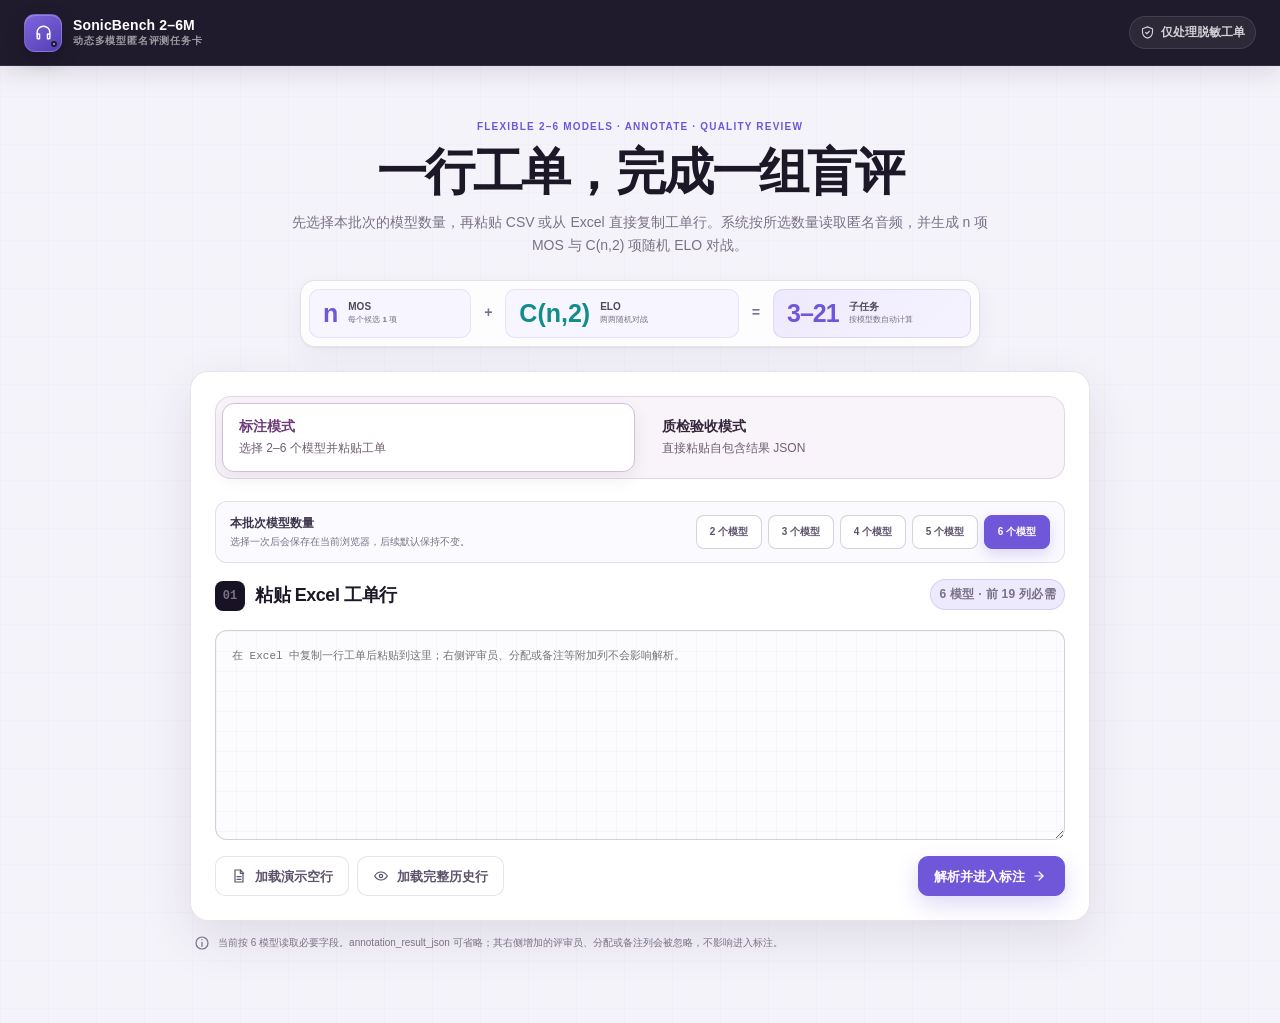
==== index.html @ 64ced4f2 "Refresh reviewer assets for local history release" ====
<!doctype html>
<html lang="zh-CN">
<head>
  <meta charset="utf-8">
  <meta name="viewport" content="width=device-width, initial-scale=1">
  <meta name="color-scheme" content="light">
  <title>SonicBench Lite · 2–6 模型动态盲评任务卡</title>
  <link rel="stylesheet" href="styles.css?v=20260823-local-case-history">
</head>
<body class="review-body">
  <div id="review-app"></div>
  <div id="toast-region" class="toast-region" aria-live="polite" aria-atomic="true"></div>
  <script src="shared-data.js?v=20260822-instruction-options"></script>
  <script src="utils.js"></script>
  <script src="ui.js"></script>
  <script src="review-tool.js?v=20260823-local-case-history"></script>
</body>
</html>
---- styles.css ----
:root{color-scheme:light;--plum-950:#171224;--plum-900:#21182f;--plum-800:#302241;--plum-700:#463457;--mist-50:#fbfafd;--mist-100:#f5f3fa;--mist-150:#efecf6;--mist-200:#e6e1ee;--mist-300:#d7d0e2;--ink-950:#1d1827;--ink-900:#292232;--ink-800:#3b3348;--ink-700:#50475c;--ink-650:#5d546b;--ink-600:#696073;--ink-500:#7a7187;--violet:#7057d9;--violet-strong:#5d43cb;--violet-soft:#eeeafd;--violet-pale:#f7f5ff;--teal:#118d8b;--teal-strong:#087775;--teal-soft:#e4f5f3;--amber:#c77917;--amber-soft:#fff4dc;--red:#bd4752;--red-soft:#fff0f1;--green:#25815f;--green-soft:#e9f6ef;--blue:#3c6fc9;--blue-soft:#eaf1ff;--white:#ffffff;--line:rgba(46,35,59,0.12);--line-strong:rgba(46,35,59,0.2);--shadow-sm:0 1px 2px rgba(28,20,40,0.05),0 8px 24px rgba(36,24,52,0.05);--shadow-md:0 18px 50px rgba(34,22,50,0.1);--shadow-plum:0 22px 60px rgba(23,18,36,0.25);--radius-sm:8px;--radius-md:12px;--radius-lg:18px;--radius-xl:24px;--page:1440px;--font:-apple-system,BlinkMacSystemFont,"SF Pro Display","Segoe UI","PingFang SC","Hiragino Sans GB","Microsoft YaHei",sans-serif;--body:var(--font);--mono:"SFMono-Regular",Consolas,"Liberation Mono",Menlo,monospace;}
*,*::before,*::after{box-sizing:border-box;}
html{min-width:320px;min-height:100%;background:var(--mist-100);font-family:var(--font);-webkit-font-smoothing:antialiased;}
body{min-width:320px;min-height:100vh;margin:0;background:linear-gradient(90deg,rgba(112,87,217,0.025) 1px,transparent 1px) 0 0 / 48px 48px,linear-gradient(rgba(112,87,217,0.025) 1px,transparent 1px) 0 0 / 48px 48px,var(--mist-100);color:var(--ink-950);font-family:var(--font);}
button,input,textarea,select{font:inherit;}
button,a,label[for],audio{-webkit-tap-highlight-color:transparent;}
button,a{touch-action:manipulation;}
button:focus-visible,a:focus-visible,textarea:focus-visible,input:focus-visible,select:focus-visible,audio:focus-visible{outline:3px solid rgba(112,87,217,0.24);outline-offset:2px;}
a{color:inherit;text-decoration:none;}
h1,h2,h3,p{margin-top:0;}
h1,h2,h3{text-wrap:balance;}
p,li,small,span{text-wrap:pretty;}
svg{display:block;flex:0 0 auto;}
.mono,.mono-text,.mono-chip,.batch-id,.json-preview{font-family:var(--mono);font-variant-numeric:tabular-nums;}
.muted,.muted-copy{color:var(--ink-500);}
.sr-only{position:absolute !important;width:1px !important;height:1px !important;padding:0 !important;margin:-1px !important;overflow:hidden !important;clip:rect(0,0,0,0) !important;white-space:nowrap !important;border:0 !important;}
/* Shared shell and top navigation */ .admin-shell,.review-shell,.app-shell{min-height:100vh;}
.admin-topbar,.review-topbar,.topbar{position:sticky;z-index:30;top:0;display:flex;align-items:center;justify-content:space-between;min-height:66px;padding:0 max(24px,calc((100vw - var(--page)) / 2));border-bottom:1px solid rgba(255,255,255,0.08);background:rgba(23,18,36,0.96);color:var(--white);box-shadow:0 8px 24px rgba(23,18,36,0.11);backdrop-filter:blur(18px);}
.brand-lockup,.review-brand,.brand{display:flex;align-items:center;gap:11px;min-width:0;}
.brand-mark,.brand-symbol{position:relative;display:grid;width:38px;height:38px;flex:0 0 38px;place-items:center;overflow:hidden;border:1px solid rgba(255,255,255,0.16);border-radius:11px;background:linear-gradient(145deg,rgba(132,107,231,0.95),rgba(91,66,192,0.92));box-shadow:inset 0 1px rgba(255,255,255,0.22),0 8px 18px rgba(8,5,18,0.26);}
.brand-mark::after,.brand-symbol::after{position:absolute;right:4px;bottom:4px;width:6px;height:6px;content:"";border:2px solid var(--plum-900);border-radius:50%;background:#69d0c8;}
.brand-lockup > span:last-child,.review-brand > span:last-child{display:grid;gap:1px;}
.brand-lockup strong,.review-brand strong{font-size:14px;font-weight:730;letter-spacing:0.01em;}
.brand-lockup small,.review-brand small{color:rgba(255,255,255,0.56);font-size:10px;font-weight:600;letter-spacing:0.08em;text-transform:uppercase;}
.topbar-context,.topbar-actions{display:flex;align-items:center;gap:10px;color:rgba(255,255,255,0.72);font-size:12px;}
.autoplay-toggle{display:flex;min-height:36px;align-items:center;gap:8px;padding:5px 8px;border:1px solid rgba(255,255,255,.13);border-radius:10px;background:rgba(255,255,255,.06);color:rgba(255,255,255,.72);cursor:pointer;transition:border-color 150ms ease,background 150ms ease,color 150ms ease;}
.autoplay-toggle:hover{border-color:rgba(255,255,255,.25);background:rgba(255,255,255,.1);color:var(--white);}
.autoplay-toggle.is-on{border-color:rgba(105,208,200,.34);background:rgba(105,208,200,.13);color:#a8e7e2;}
.autoplay-toggle-icon{display:grid;width:24px;height:24px;place-items:center;border-radius:7px;background:rgba(255,255,255,.08);}
.autoplay-toggle-copy{display:grid;gap:1px;text-align:left;white-space:nowrap;}
.autoplay-toggle-copy strong{font-size:9px;line-height:1.15;}
.autoplay-toggle-copy small{color:rgba(255,255,255,.48);font-size:8px;line-height:1.1;}
.autoplay-toggle.is-on .autoplay-toggle-copy small{color:#89d8d2;}
.autoplay-switch{position:relative;width:28px;height:16px;flex:0 0 28px;border-radius:999px;background:rgba(255,255,255,.16);}
.autoplay-switch i{position:absolute;top:3px;left:3px;width:10px;height:10px;border-radius:50%;background:rgba(255,255,255,.7);transition:transform 150ms ease,background 150ms ease;}
.autoplay-toggle.is-on .autoplay-switch{background:var(--teal);}
.autoplay-toggle.is-on .autoplay-switch i{transform:translateX(12px);background:var(--white);}
.context-dot{width:7px;height:7px;border-radius:50%;background:#69d0c8;box-shadow:0 0 0 5px rgba(105,208,200,0.12);}
.privacy-chip{display:inline-flex;align-items:center;gap:6px;padding:7px 10px;border:1px solid rgba(255,255,255,0.11);border-radius:999px;background:rgba(255,255,255,0.06);color:rgba(255,255,255,0.78);font-weight:600;}
/* Shared actions */ .button,.btn{display:inline-flex;min-height:40px;align-items:center;justify-content:center;gap:8px;padding:9px 15px;border:1px solid transparent;border-radius:10px;background:var(--white);color:var(--ink-800);font-size:13px;font-weight:680;line-height:1.2;cursor:pointer;transition:transform 150ms ease,border-color 150ms ease,background-color 150ms ease,color 150ms ease,box-shadow 150ms ease;}
.button:hover:not(:disabled),.btn:hover:not(:disabled){transform:translateY(-1px);}
.button:active:not(:disabled),.btn:active:not(:disabled){transform:translateY(0);}
.button:disabled,.btn:disabled,button:disabled{cursor:not-allowed;opacity:0.44;}
.button-primary,.button.primary,.btn-primary{border-color:var(--violet);background:var(--violet);color:var(--white);box-shadow:0 9px 22px rgba(112,87,217,0.22);}
.button-primary:hover:not(:disabled),.button.primary:hover:not(:disabled),.btn-primary:hover:not(:disabled){border-color:var(--violet-strong);background:var(--violet-strong);box-shadow:0 12px 28px rgba(112,87,217,0.3);}
.button-ghost,.button.ghost,.btn-ghost{border-color:var(--line);background:var(--white);color:var(--ink-650);}
.button-ghost:hover:not(:disabled),.button.ghost:hover:not(:disabled),.btn-ghost:hover:not(:disabled){border-color:rgba(112,87,217,0.32);background:var(--violet-pale);color:var(--violet-strong);}
.button.secondary,.btn-secondary{border-color:rgba(112,87,217,0.25);background:var(--violet-soft);color:var(--violet-strong);}
.button-dark{border-color:rgba(255,255,255,0.11);background:rgba(255,255,255,0.09);color:var(--white);}
.button-dark:hover:not(:disabled){background:rgba(255,255,255,0.15);}
.button.danger,.btn-danger{border-color:rgba(189,71,82,0.22);background:var(--red-soft);color:var(--red);}
.button.compact,.button-compact{min-height:34px;padding:7px 11px;font-size:12px;}
.review-topbar .button.ghost{border-color:rgba(255,255,255,0.13);background:rgba(255,255,255,0.06);color:rgba(255,255,255,0.82);}
.review-topbar .button.ghost:hover{border-color:rgba(255,255,255,0.25);background:rgba(255,255,255,0.11);color:var(--white);}
/* Pills and semantic states */ .status-pill,.badge,.column-badge,.mono-chip{display:inline-flex;align-items:center;gap:5px;width:fit-content;padding:5px 8px;border:1px solid transparent;border-radius:999px;font-size:10px;font-weight:750;letter-spacing:0.025em;line-height:1;white-space:nowrap;}
.status-success,.badge.success{border-color:rgba(37,129,95,0.18);background:var(--green-soft);color:var(--green);}
.status-error,.badge.error{border-color:rgba(189,71,82,0.18);background:var(--red-soft);color:var(--red);}
.status-warning,.badge.warning{border-color:rgba(199,121,23,0.2);background:var(--amber-soft);color:#9e5a08;}
.status-private{border-color:rgba(105,208,200,0.2);background:rgba(105,208,200,0.1);color:#9ae1dc;}
.status-neutral{border-color:var(--line);background:var(--mist-100);color:var(--ink-500);}
.eyebrow,.step-kicker,.stage-kicker{display:block;color:var(--ink-500);font-size:10px;font-weight:780;letter-spacing:0.12em;line-height:1.35;text-transform:uppercase;}
.eyebrow.accent,.stage-kicker{color:var(--violet);}
/* Admin page */ .admin-main{width:min(var(--page),calc(100% - 48px));margin:0 auto;padding:28px 0 64px;}
.admin-hero{position:relative;display:grid;grid-template-columns:minmax(0,1.2fr) minmax(420px,0.8fr);gap:42px;align-items:center;overflow:hidden;min-height:230px;padding:40px 44px;border:1px solid rgba(255,255,255,0.07);border-radius:var(--radius-xl);background:radial-gradient(circle at 86% -30%,rgba(112,87,217,0.45),transparent 44%),linear-gradient(115deg,var(--plum-950),#241831 64%,#1b262d);color:var(--white);box-shadow:var(--shadow-plum);}
.admin-hero::after{position:absolute;right:2%;bottom:20px;left:48%;height:64px;content:"";opacity:0.16;background:repeating-linear-gradient(90deg,transparent 0 8px,#a89bea 8px 10px,transparent 10px 17px,#6dc8c1 17px 19px);clip-path:polygon(0 48%,6% 45%,10% 28%,14% 67%,19% 36%,24% 60%,30% 23%,35% 75%,41% 35%,46% 57%,53% 42%,58% 63%,64% 27%,69% 76%,75% 35%,82% 56%,88% 37%,94% 63%,100% 48%,100% 54%,94% 69%,88% 43%,82% 62%,75% 41%,69% 82%,64% 33%,58% 69%,53% 48%,46% 63%,41% 41%,35% 81%,30% 29%,24% 66%,19% 42%,14% 73%,10% 34%,6% 51%,0 54%);pointer-events:none;}
.hero-copy{position:relative;z-index:1;}
.admin-hero .eyebrow{margin-bottom:14px;color:#afa0f2;}
.admin-hero h1{max-width:720px;margin-bottom:15px;font-size:clamp(30px,3.1vw,48px);font-weight:760;letter-spacing:-0.045em;line-height:1.08;}
.admin-hero p{max-width:710px;margin-bottom:0;color:rgba(255,255,255,0.68);font-size:14px;line-height:1.8;}
.hero-flow{position:relative;z-index:2;display:grid;grid-template-columns:1fr auto 1fr auto 1fr;gap:9px;align-items:center;}
.hero-flow > i{color:rgba(255,255,255,0.3);}
.flow-step{display:grid;min-height:116px;align-content:center;gap:5px;padding:17px;border:1px solid rgba(255,255,255,0.09);border-radius:13px;background:rgba(255,255,255,0.055);backdrop-filter:blur(9px);}
.flow-step.active{border-color:rgba(174,157,240,0.42);background:rgba(112,87,217,0.2);}
.flow-step > span{display:grid;width:24px;height:24px;place-items:center;margin-bottom:5px;border-radius:7px;background:rgba(255,255,255,0.1);color:#c5b8f5;font:700 11px var(--mono);}
.flow-step strong{font-size:12px;}
.flow-step small{color:rgba(255,255,255,0.5);font-size:10px;}
.admin-workspace{display:grid;grid-template-columns:minmax(0,1.06fr) minmax(0,0.94fr);gap:20px;align-items:start;margin-top:22px;}
.workspace-column{display:grid;min-width:0;gap:16px;}
.panel-card,.panel,.card,.import-card,.rating-panel,.completion-card,.json-card{border:1px solid var(--line);border-radius:var(--radius-lg);background:rgba(255,255,255,0.95);box-shadow:var(--shadow-sm);}
.panel-card{padding:22px;}
.panel-heading,.card-heading{display:flex;align-items:flex-start;justify-content:space-between;gap:18px;}
.panel-heading h2,.card-heading h2{margin:4px 0 5px;font-size:18px;font-weight:740;letter-spacing:-0.025em;}
.panel-heading p,.card-heading span{margin:0;color:var(--ink-500);font-size:12px;line-height:1.55;}
.panel-actions,.import-actions,.demo-actions,.result-actions{display:flex;align-items:center;gap:8px;flex-wrap:wrap;}.sample-model-control{display:flex;align-items:center;gap:6px;padding:0 8px;color:var(--ink-600);font-size:11px;white-space:nowrap;}.sample-model-control select{height:36px;padding:0 28px 0 9px;border:1px solid var(--line);border-radius:9px;background:var(--white);color:var(--ink-800);font:600 11px/1 var(--font);}
.schema-strip{display:grid;grid-template-columns:repeat(3,minmax(0,1fr)) minmax(140px,1.3fr);gap:1px;overflow:hidden;margin:20px 0 14px;border:1px solid var(--mist-200);border-radius:9px;background:var(--mist-200);}
.schema-strip span{padding:9px 11px;background:var(--mist-50);color:var(--ink-650);font:650 10px var(--mono);text-align:center;}
.schema-strip .schema-multi{background:var(--violet-pale);color:var(--violet-strong);}
.field-label{display:block;margin-bottom:8px;color:var(--ink-800);font-size:11px;font-weight:720;}
.raw-textarea,.paste-area,.textarea,textarea{display:block;width:100%;resize:vertical;border:1px solid var(--line-strong);border-radius:12px;background:#fdfcff;color:var(--ink-950);caret-color:var(--violet);line-height:1.62;transition:border-color 150ms ease,box-shadow 150ms ease,background-color 150ms ease;}
.raw-textarea{min-height:220px;padding:14px;font-size:11px;}
.raw-textarea:hover,.paste-area:hover,textarea:hover{border-color:rgba(112,87,217,0.34);}
.raw-textarea:focus,.paste-area:focus,textarea:focus{outline:none;border-color:var(--violet);background:var(--white);box-shadow:0 0 0 4px rgba(112,87,217,0.1);}
.input-meta{display:flex;justify-content:space-between;gap:12px;margin:8px 2px 14px;color:var(--ink-500);font-size:10px;}
.input-preview{overflow:hidden;min-height:96px;border:1px solid var(--line);border-radius:11px;background:var(--mist-50);}
.preview-table-wrap{overflow-x:auto;}
.preview-table,.table,table{width:100%;border-collapse:collapse;font-size:11px;}
.preview-table th,.preview-table td,.table th,.table td{padding:10px 11px;border-bottom:1px solid var(--line);text-align:left;vertical-align:top;}
.preview-table th,.table th{background:var(--mist-100);color:var(--ink-500);font-size:9px;font-weight:780;letter-spacing:0.07em;text-transform:uppercase;}
.preview-table tbody tr:last-child td,.table tbody tr:last-child td{border-bottom:0;}
.mono-chip{border-color:rgba(112,87,217,0.15);background:var(--violet-soft);color:var(--violet-strong);}
.empty-mini,.output-empty,.empty-state{display:grid;min-height:94px;place-items:center;padding:22px;color:var(--ink-500);font-size:12px;text-align:center;}
.button-generate{width:100%;min-height:46px;margin-top:14px;}
.notice-card,.validation-panel,.alert{display:flex;gap:13px;padding:15px;border:1px solid;border-radius:13px;background:var(--white);}
.notice-card + .notice-card{margin-top:10px;}
.notice-error,.validation-panel,.alert-error{border-color:rgba(189,71,82,0.23);background:var(--red-soft);color:#84343c;}
.notice-warning,.alert-warning{border-color:rgba(199,121,23,0.25);background:var(--amber-soft);color:#80500e;}
.notice-icon{display:grid;width:34px;height:34px;flex:0 0 34px;place-items:center;border-radius:9px;background:rgba(255,255,255,0.68);}
.notice-content{min-width:0;flex:1;}
.notice-heading-row,.vault-title-row{display:flex;align-items:center;justify-content:space-between;gap:12px;}
.notice-heading-row h3,.vault-title-row h2{margin:0;font-size:13px;}
.notice-content > p{margin:7px 0;font-size:11px;line-height:1.6;}
.issue-list,.validation-list{display:grid;gap:6px;margin:10px 0 0;padding:0;list-style:none;}
.issue-list li{display:grid;grid-template-columns:minmax(90px,0.28fr) 1fr;gap:10px;padding-top:6px;border-top:1px solid rgba(132,52,60,0.1);font-size:10px;line-height:1.5;}
.issue-location{font-family:var(--mono);font-weight:700;}
.risk-list{display:grid;gap:5px;margin-top:10px;}
.risk-row{display:grid;grid-template-columns:0.7fr 1fr 1.4fr;gap:9px;padding:7px 9px;border-radius:7px;background:rgba(255,255,255,0.55);font-size:9px;line-height:1.45;}
.task-formula{display:flex;align-items:stretch;justify-content:center;gap:9px;margin:18px 0;}
.task-formula > div,.task-formula > span:not(.formula-plus):not(.formula-equals){display:flex;min-width:0;flex:1;align-items:center;gap:10px;padding:11px 13px;border:1px solid rgba(112,87,217,0.12);border-radius:11px;background:var(--violet-pale);}
.task-formula strong,.task-formula b{color:var(--violet);font-size:23px;font-weight:780;line-height:1;}
.task-formula span,.task-formula i{color:var(--ink-500);font-size:9px;font-style:normal;line-height:1.35;}
.task-formula .formula-plus,.task-formula .formula-equals,.task-formula > i{display:grid;flex:0 0 auto;place-items:center;padding:0 2px;color:var(--ink-500);font:650 15px var(--mono);}
.task-formula .formula-total{border-color:rgba(17,141,139,0.18);background:var(--teal-soft);}
.task-formula .formula-total strong{color:var(--teal);}
.generated-preview{min-height:280px;}
.output-empty{min-height:280px;align-content:center;border:1px dashed var(--mist-300);border-radius:13px;background:var(--mist-50);}
.empty-orbit{display:grid;width:52px;height:52px;place-items:center;margin-bottom:13px;border:1px solid var(--mist-200);border-radius:50%;background:var(--white);color:var(--violet);box-shadow:0 0 0 9px rgba(112,87,217,0.04);}
.output-empty h3{margin-bottom:6px;color:var(--ink-800);font-size:14px;}
.output-empty p{max-width:370px;margin:0;font-size:10px;line-height:1.6;}
.generated-summary{display:flex;align-items:center;justify-content:space-between;gap:15px;padding:13px 14px;border:1px solid var(--line);border-radius:11px;background:var(--mist-50);}
.generated-summary > div:first-child{display:grid;gap:4px;}
.batch-id{color:var(--ink-800);font-size:11px;}
.summary-metrics{display:flex;align-items:center;gap:7px;}
.summary-metrics span{padding:6px 8px;border-radius:7px;background:var(--white);color:var(--ink-500);font-size:9px;}
.summary-metrics strong{color:var(--ink-800);font-size:11px;}
.candidate-preview-list{display:grid;gap:8px;margin-top:9px;}
.candidate-preview-card{padding:12px;border:1px solid var(--line);border-radius:11px;background:var(--white);}
.candidate-preview-head{display:flex;align-items:center;justify-content:space-between;gap:10px;}
.candidate-preview-head h3{margin:3px 0 9px;font-size:12px;}
.elo-key-strip{display:flex;align-items:center;gap:7px;margin-top:9px;padding:8px 10px;border-radius:8px;background:var(--teal-soft);color:var(--teal-strong);font-size:11px;}
.elo-key-strip code{margin-left:auto;color:inherit;font-weight:700;}
.candidate-grid{display:grid;grid-template-columns:repeat(auto-fit,minmax(112px,1fr));gap:6px;}
.candidate-cell{display:grid;min-width:0;gap:3px;padding:8px;border-radius:8px;background:var(--mist-100);}
.candidate-cell span,.candidate-cell small{overflow:hidden;color:var(--ink-500);font-size:8px;text-overflow:ellipsis;white-space:nowrap;}
.candidate-cell strong{overflow:hidden;font:700 9px var(--mono);text-overflow:ellipsis;white-space:nowrap;}
.preview-footnote{margin:8px 0 0;font-size:9px;}
.export-grid{display:grid;gap:7px;margin-top:15px;}
.export-card{display:grid;grid-template-columns:auto 1fr auto;gap:11px;align-items:center;width:100%;padding:11px;border:1px solid var(--line);border-radius:11px;background:var(--white);color:var(--ink-800);text-align:left;cursor:pointer;transition:border-color 150ms ease,background 150ms ease,transform 150ms ease;}
.export-card:hover:not(:disabled){transform:translateX(2px);border-color:rgba(112,87,217,0.3);background:var(--violet-pale);}
.export-card > span:nth-child(2){display:grid;min-width:0;gap:2px;}
.export-card strong{font-size:11px;}
.export-card small{color:var(--ink-500);font-size:9px;}
.export-icon{display:grid;width:34px;height:34px;place-items:center;border-radius:9px;}
.export-icon.violet{background:var(--violet-soft);color:var(--violet);}
.export-icon.blue{background:var(--blue-soft);color:var(--blue);}
.export-icon.teal{background:var(--teal-soft);color:var(--teal);}
.mapping-vault{display:grid;grid-template-columns:auto 1fr auto;gap:15px;align-items:center;overflow:hidden;padding:18px;border:1px solid rgba(255,255,255,0.08);border-radius:var(--radius-lg);background:linear-gradient(125deg,var(--plum-950),#2a1e38);color:var(--white);box-shadow:var(--shadow-md);}
.vault-icon{display:grid;width:46px;height:46px;place-items:center;border:1px solid rgba(255,255,255,0.11);border-radius:12px;background:rgba(255,255,255,0.07);color:#c6b9f2;}
.vault-copy{min-width:0;}
.vault-copy p{margin:5px 0 10px;color:rgba(255,255,255,0.57);font-size:10px;line-height:1.55;}
.vault-meta{display:flex;gap:10px;flex-wrap:wrap;color:rgba(255,255,255,0.45);font-size:9px;}
/* Review import */ .review-import,.result-page{width:min(1120px,calc(100% - 48px));margin:0 auto;padding:54px 0 72px;}
.import-hero{position:relative;max-width:880px;margin:0 auto 24px;text-align:center;}
.import-hero::before{position:absolute;z-index:-1;top:-110px;left:50%;width:620px;height:330px;content:"";transform:translateX(-50%);background:radial-gradient(ellipse,rgba(112,87,217,0.15),transparent 68%);pointer-events:none;}
.import-hero .eyebrow{margin-bottom:11px;color:var(--violet);}
.import-hero h1{margin-bottom:12px;font-size:clamp(34px,4.25vw,50px);font-weight:780;letter-spacing:-0.045em;line-height:1.08;}
.import-hero p{max-width:720px;margin:0 auto;color:var(--ink-500);font-size:14px;line-height:1.68;}
.import-task-summary{display:grid;width:min(680px,100%);grid-template-columns:minmax(120px,.82fr) 18px minmax(178px,1.18fr) 18px minmax(168px,1fr);gap:8px;align-items:stretch;margin:22px auto 0;padding:8px;border:1px solid var(--line);border-radius:15px;background:rgba(255,255,255,.8);box-shadow:var(--shadow-sm);}
.import-task-summary>i{display:grid;place-items:center;color:var(--ink-500);font:700 14px var(--mono);font-style:normal;}
.task-summary-item{display:grid;min-width:0;grid-template-columns:auto minmax(0,1fr);gap:10px;align-items:center;padding:11px 13px;border:1px solid rgba(112,87,217,.12);border-radius:10px;background:var(--violet-pale);text-align:left;}
.task-summary-item>b{color:var(--violet);font-size:25px;font-weight:790;line-height:1;white-space:nowrap;}
.task-summary-item>span{display:grid;min-width:0;gap:2px;}
.task-summary-item strong{color:var(--ink-700);font-size:10px;font-weight:760;line-height:1.25;white-space:nowrap;}
.task-summary-item small{overflow:hidden;color:var(--ink-500);font-size:8px;font-weight:580;line-height:1.35;text-overflow:ellipsis;white-space:nowrap;}
.task-summary-item:nth-of-type(2)>b{color:var(--teal);}
.task-summary-total{border-color:rgba(112,87,217,.16);background:linear-gradient(135deg,var(--violet-soft),#f6f3ff);}
.task-summary-total>b{font-variant-numeric:tabular-nums;letter-spacing:-.04em;}
.draft-banner,.history-banner{display:flex;align-items:center;justify-content:space-between;gap:14px;padding:13px 15px;border:1px solid rgba(17,141,139,0.2);border-radius:12px;background:var(--teal-soft);color:#176967;}
.draft-banner{max-width:900px;margin:0 auto 12px;}
.draft-banner > div,.history-banner > div{display:flex;align-items:center;gap:10px;}
.draft-banner span,.history-banner div > div{display:grid;gap:2px;}
.draft-banner strong,.history-banner strong{font-size:11px;}
.draft-banner small,.history-banner span{color:rgba(23,105,103,0.72);font-size:10px;}
.local-history-card{max-width:900px;margin:0 auto 14px;padding:14px 16px;border:1px solid var(--line);border-radius:13px;background:rgba(255,255,255,.9);box-shadow:var(--shadow-sm);}
.local-history-heading{display:flex;align-items:center;justify-content:space-between;gap:14px;margin-bottom:10px;}
.local-history-heading>div{display:flex;align-items:center;gap:9px;color:var(--teal);}
.local-history-heading>div>span{display:grid;gap:2px;}
.local-history-heading strong{color:var(--ink-800);font-size:12px;}
.local-history-heading small{color:var(--ink-500);font-size:9px;}
.local-history-heading>span{padding:4px 8px;border-radius:999px;background:var(--violet-soft);color:var(--violet-strong);font:700 9px var(--mono);}
.local-history-list{display:grid;border-top:1px solid var(--line);}
.local-history-row{display:grid;grid-template-columns:minmax(190px,1.25fr) minmax(100px,.55fr) minmax(130px,.7fr) auto;gap:12px;align-items:center;padding:10px 0;border-bottom:1px solid var(--line);}
.local-history-main,.local-history-progress{display:grid;min-width:0;gap:2px;}
.local-history-main strong{overflow:hidden;color:var(--ink-800);font-size:11px;text-overflow:ellipsis;white-space:nowrap;}
.local-history-main span,.local-history-progress span,.local-history-row time{overflow:hidden;color:var(--ink-500);font-size:9px;text-overflow:ellipsis;white-space:nowrap;}
.local-history-progress strong{color:var(--violet-strong);font:750 10px var(--mono);}
.local-history-card>p{display:flex;align-items:center;gap:6px;margin-top:9px;color:var(--ink-500);font-size:9px;line-height:1.45;}
.import-card{max-width:900px;margin:0 auto;padding:24px;box-shadow:var(--shadow-md);}
.card-heading > div{display:flex;align-items:center;gap:10px;}
.step-number{display:grid;width:30px;height:30px;place-items:center;border-radius:8px;background:var(--plum-950);color:var(--white);font:700 10px var(--mono);}
.column-badge{border-color:rgba(112,87,217,0.18);background:var(--violet-soft);color:var(--violet-strong);}
.paste-area{min-height:210px;margin-top:18px;padding:16px;background:linear-gradient(90deg,rgba(112,87,217,0.035) 1px,transparent 1px) 0 0 / 20px 20px,linear-gradient(rgba(112,87,217,0.035) 1px,transparent 1px) 0 0 / 20px 20px,#fcfbfe;font:11px/1.65 var(--mono);}
.validation-panel{display:block;margin-top:12px;}
.validation-title{display:flex;align-items:center;gap:8px;font-size:12px;font-weight:740;}
.validation-list{padding-left:24px;list-style:disc;font-size:10px;line-height:1.55;}
.import-actions{justify-content:space-between;margin-top:16px;}
.import-footnote{display:flex;max-width:900px;align-items:flex-start;gap:8px;margin:14px auto 0;padding:0 4px;color:var(--ink-500);font-size:10px;line-height:1.6;}
/* Review workspace and ten-beat task rail */ .review-workspace{width:min(var(--page),calc(100% - 48px));margin:0 auto;padding:25px 0 58px;}
.workspace-header{margin-bottom:18px;}
.case-header{display:flex;align-items:flex-end;justify-content:space-between;gap:20px;margin-bottom:14px;}
.case-header h1{margin:3px 0 0;font-size:28px;font-weight:780;letter-spacing:-0.04em;}
.case-meta{display:flex;align-items:center;gap:8px;color:var(--ink-500);font-size:10px;}
.case-meta span{padding:6px 9px;border:1px solid var(--line);border-radius:7px;background:rgba(255,255,255,0.75);}
.history-banner{justify-content:flex-start;margin-bottom:10px;}
.history-banner > .modified-note,.history-banner > .badge{margin-left:auto;}
.history-banner.draft-mode{border-color:rgba(112,87,217,0.17);background:var(--violet-soft);color:var(--violet-strong);}
.history-banner.draft-mode span{color:rgba(93,67,203,0.72);}
.modified-note{padding:5px 8px;border-radius:999px;background:var(--amber-soft);color:#995b0d !important;font-weight:700;}
.quality-audit-region{display:grid;gap:10px;margin-bottom:10px;}
.quality-audit-region .history-banner,.quality-audit-region .history-meta{margin:0;}
.quality-change-panel{overflow:hidden;border:1px solid var(--line);border-radius:12px;background:rgba(255,255,255,.9);box-shadow:var(--shadow-sm);}
.quality-change-panel.has-changes{border-color:rgba(112,87,217,.22);}
.quality-change-heading{display:flex;align-items:center;justify-content:space-between;gap:14px;padding:11px 14px;border-bottom:1px solid var(--line);background:#faf9fc;}
.quality-change-heading>div{display:grid;gap:2px;}
.quality-change-heading strong{font-size:11px;color:var(--ink-800);}
.quality-change-heading small{font-size:10px;color:var(--ink-500);}
.quality-change-heading>span{padding:4px 7px;border-radius:999px;background:var(--violet-soft);color:var(--violet-strong);font-size:10px;font-weight:760;white-space:nowrap;}
.quality-change-list{display:grid;max-height:280px;overflow:auto;margin:0;padding:0;list-style:none;scrollbar-width:thin;scrollbar-color:var(--mist-300) transparent;}
.quality-change-row{display:grid;grid-template-columns:minmax(180px,.72fr) minmax(0,1.28fr);gap:14px;align-items:center;padding:9px 14px;border-bottom:1px solid var(--line);}
.quality-change-row:last-child{border-bottom:0;}
.quality-change-name{display:flex;min-width:0;align-items:center;gap:8px;}
.quality-change-name strong{overflow:hidden;color:var(--ink-700);font-size:11px;text-overflow:ellipsis;white-space:nowrap;}
.audit-scope{flex:0 0 auto;padding:3px 6px;border-radius:5px;background:var(--violet-soft);color:var(--violet-strong);font:720 9px var(--mono);}
.audit-scope--elo{background:var(--teal-soft);color:var(--teal-strong);}
.quality-change-values{display:grid;min-width:0;grid-template-columns:minmax(0,1fr) auto minmax(0,1fr);gap:8px;align-items:center;}
.quality-change-values>span{display:grid;color:var(--ink-500);place-items:center;opacity:.62;}
.quality-change-values del,.quality-change-values ins{display:block;overflow:hidden;padding:6px 8px;border-radius:7px;font-size:10px;line-height:1.45;text-decoration:none;text-overflow:ellipsis;white-space:nowrap;}
.quality-change-values del{background:#f6f3f5;color:var(--ink-500);}
.quality-change-values ins{background:var(--green-soft);color:#28735b;}
.quality-change-empty{display:flex;align-items:center;justify-content:center;gap:7px;padding:14px;color:var(--green);font-size:10px;font-weight:650;}
.revision-history-panel{overflow:hidden;border:1px solid var(--line);border-radius:10px;background:rgba(255,255,255,.72);}
.revision-history-panel summary{padding:10px 13px;color:var(--ink-650);font-size:11px;font-weight:700;cursor:pointer;list-style-position:inside;}
.revision-history-panel[open] summary{border-bottom:1px solid var(--line);}
.revision-history-panel ol{display:grid;max-height:240px;overflow:auto;margin:0;padding:0;list-style:none;}
.revision-history-panel li{display:grid;grid-template-columns:auto minmax(0,1fr) auto;gap:10px;align-items:center;padding:9px 13px;border-bottom:1px solid var(--line);}
.revision-history-panel li:last-child{border-bottom:0;}
.revision-history-panel li>span{color:var(--violet-strong);font:720 10px var(--mono);white-space:nowrap;}
.revision-history-panel li>strong{overflow:hidden;color:var(--ink-700);font-size:10px;font-weight:620;text-overflow:ellipsis;white-space:nowrap;}
.revision-history-panel li>small{color:var(--ink-500);font-size:9px;white-space:nowrap;}
.prompt-grid{display:grid;grid-template-columns:minmax(0,0.9fr) minmax(0,1.1fr);gap:10px;}
.prompt-card{min-width:0;padding:13px 14px;border:1px solid var(--line);border-radius:11px;background:rgba(255,255,255,0.82);}
.prompt-card > span{display:block;margin-bottom:5px;color:var(--violet);font-size:9px;font-weight:800;letter-spacing:0.11em;}
.lyrics-card > span{color:var(--teal);}
.prompt-card p{display:-webkit-box;overflow:hidden;margin:0;color:var(--ink-650);font-size:11px;line-height:1.55;-webkit-box-orient:vertical;-webkit-line-clamp:2;white-space:pre-line;}
.progress-band{display:grid;grid-template-columns:auto 1fr;gap:18px;align-items:center;margin-top:10px;padding:13px 16px;border:1px solid var(--line);border-radius:12px;background:var(--white);box-shadow:var(--shadow-sm);}
.progress-summary{display:flex;align-items:baseline;gap:7px;padding-right:17px;border-right:1px solid var(--line);}
.progress-summary strong{font-size:23px;font-weight:800;letter-spacing:-0.04em;}
.progress-summary em{color:var(--ink-500);font-size:12px;font-style:normal;}
.progress-summary > span{color:var(--ink-500);font-size:9px;}
.progress-detail{display:grid;grid-template-columns:auto 1fr auto;gap:12px;align-items:center;}
.progress-detail > div:not(.progress-track){display:flex;align-items:center;gap:6px;color:var(--ink-500);font-size:9px;}
.progress-detail b{color:var(--ink-800);font-size:10px;}
.progress-track{display:grid;grid-template-columns:repeat(var(--task-count,21),1fr);gap:3px;}
.progress-segment{position:relative;height:8px;overflow:hidden;border-radius:3px;background:var(--mist-200);}
.progress-segment--mos.is-done{background:var(--violet);}
.progress-segment--elo.is-done{background:var(--teal);}
.progress-segment.is-current{box-shadow:0 0 0 2px var(--white),0 0 0 3px var(--plum-700);}
.progress-segment.is-locked{opacity:0.42;background:repeating-linear-gradient(135deg,var(--mist-200) 0 3px,var(--mist-100) 3px 6px);}
.review-layout{display:grid;grid-template-columns:210px minmax(0,1fr);gap:16px;align-items:start;}
.task-rail{position:sticky;top:78px;max-height:calc(100vh - 92px);overflow-y:auto;padding:11px;border:1px solid var(--line);border-radius:13px;background:rgba(255,255,255,0.94);box-shadow:var(--shadow-sm);scrollbar-width:thin;scrollbar-color:var(--mist-300) transparent;}
.rail-group{display:grid;gap:5px;}
.rail-group-title{display:flex;align-items:center;justify-content:space-between;padding:4px 5px 7px;color:var(--ink-650);font-size:10px;font-weight:760;}
.rail-group-title b{color:var(--ink-500);font:650 9px var(--mono);}
.rail-divider{height:1px;margin:11px 4px;background:var(--line);}
.task-nav-item{position:relative;display:grid;grid-template-columns:auto 1fr auto;gap:7px;align-items:center;width:100%;min-height:39px;padding:5px 7px;border:1px solid transparent;border-radius:8px;background:transparent;color:var(--ink-650);text-align:left;cursor:pointer;transition:background 140ms ease,border-color 140ms ease,color 140ms ease;}
.task-nav-item:hover:not(:disabled){background:var(--mist-100);}
.task-nav-item.is-active{border-color:rgba(112,87,217,0.18);background:var(--violet-soft);color:var(--violet-strong);}
.rail-group--elo .task-nav-item.is-active{border-color:rgba(17,141,139,0.18);background:var(--teal-soft);color:var(--teal-strong);}
.task-index{display:grid;width:25px;height:25px;place-items:center;border:1px solid var(--mist-200);border-radius:7px;background:var(--white);color:var(--ink-500);font:700 9px var(--mono);}
.task-nav-item.is-active .task-index{border-color:var(--violet);background:var(--violet);color:var(--white);}
.rail-group--elo .task-nav-item.is-active .task-index{border-color:var(--teal);background:var(--teal);}
.task-nav-item.is-complete .task-index{border-color:transparent;background:var(--green-soft);color:var(--green);}
.task-nav-item.is-locked{opacity:0.44;}
.task-label{display:grid;min-width:0;gap:2px;}
.task-label strong{font-size:10px;}
.task-label small{overflow:hidden;color:var(--ink-500);font-size:8px;text-overflow:ellipsis;white-space:nowrap;}
.change-dot{width:6px;height:6px;border-radius:50%;background:var(--amber);box-shadow:0 0 0 3px rgba(199,121,23,0.12);}
.rail-note{display:flex;align-items:center;gap:6px;margin-top:10px;padding:8px;border-radius:8px;background:var(--mist-100);color:var(--ink-500);font-size:8px;line-height:1.45;}
.task-main{min-width:0;}
.task-stage{animation:stage-in 220ms ease-out both;}
@keyframes stage-in{from{opacity:0;transform:translateY(5px);}
to{opacity:1;transform:translateY(0);}
}
.stage-heading{display:flex;align-items:flex-start;justify-content:space-between;gap:20px;margin-bottom:12px;}
.stage-state{display:inline-flex;align-items:center;gap:5px;padding:6px 9px;border:1px solid var(--line);border-radius:999px;background:var(--white);color:var(--ink-500);font-size:9px;font-weight:700;}
.stage-state.is-complete{border-color:rgba(37,129,95,0.17);background:var(--green-soft);color:var(--green);}
.audio-card{overflow:hidden;padding:16px;border:1px solid rgba(112,87,217,0.18);border-radius:15px;background:linear-gradient(90deg,rgba(112,87,217,0.035) 1px,transparent 1px) 0 0 / 18px 100%,linear-gradient(135deg,var(--white),var(--violet-pale));box-shadow:var(--shadow-sm);}
.audio-card.is-compact{min-width:0;border-color:rgba(17,141,139,0.17);background:linear-gradient(135deg,var(--white),#f4fbfa);}
.audio-identity{display:grid;grid-template-columns:auto 1fr auto;gap:11px;align-items:center;margin-bottom:13px;}
.candidate-marker{display:grid;min-width:62px;height:35px;place-items:center;border-radius:9px;background:var(--violet);color:var(--white);font-size:10px;font-weight:760;}
.is-compact .candidate-marker{background:var(--teal);}
.audio-identity > div{display:grid;min-width:0;gap:2px;}
.audio-identity small{color:var(--ink-500);font-size:8px;}
.audio-identity strong{overflow:hidden;font-size:11px;text-overflow:ellipsis;white-space:nowrap;}
.audio-card.is-identity-hidden .audio-identity{grid-template-columns:auto 1fr;}
.identity-veil{display:flex!important;align-items:center;gap:8px;min-width:0;color:var(--teal-strong);}
.identity-veil > svg{flex:0 0 auto;}
.identity-veil > span{display:grid;min-width:0;gap:2px;}
.identity-veil small{color:var(--teal-strong);font-weight:700;}
.identity-veil strong{color:var(--ink-650);font-family:var(--body);font-weight:650;}
.icon-button{display:grid;width:34px;height:34px;place-items:center;border:1px solid var(--line);border-radius:9px;background:rgba(255,255,255,0.76);color:var(--ink-500);cursor:pointer;}
.icon-button:hover{border-color:rgba(112,87,217,0.3);color:var(--violet);}
.audio-player,audio{display:block;width:100%;height:42px;accent-color:var(--violet);}
.rating-panel{overflow:hidden;margin-top:12px;}
.rating-panel > .panel-heading{align-items:center;padding:12px 15px;border-bottom:1px solid var(--line);background:var(--mist-50);}
.rating-panel > .panel-heading strong{font-size:11px;}
.rating-panel > .panel-heading span,.rating-panel > .panel-heading small{color:var(--ink-500);font-size:9px;}
.dimension-row{display:grid;grid-template-columns:minmax(180px,0.75fr) minmax(390px,1.25fr);gap:22px;align-items:center;padding:11px 15px;border-bottom:1px solid var(--line);}
.dimension-row:last-child{border-bottom:0;}
.dimension-copy{display:grid;gap:3px;}
.dimension-copy strong{font-size:11px;}
.dimension-copy small{color:var(--ink-500);font-size:9px;line-height:1.4;}
.score-scale{display:grid;grid-template-columns:repeat(5,minmax(0,1fr));gap:5px;}
.score-button{display:grid;min-width:0;min-height:44px;place-items:center;gap:1px;padding:4px;border:1px solid var(--line);border-radius:8px;background:var(--white);color:var(--ink-500);cursor:pointer;transition:border-color 130ms ease,background 130ms ease,color 130ms ease,transform 130ms ease;}
.score-button:hover{transform:translateY(-1px);border-color:rgba(112,87,217,0.36);background:var(--violet-pale);color:var(--violet-strong);}
.score-button.is-selected{border-color:var(--violet);background:var(--violet);color:var(--white);box-shadow:0 7px 16px rgba(112,87,217,0.2);}
.score-button b{font-size:12px;line-height:1;}
.score-button span{font-size:7px;font-weight:620;}
.comparison-grid{display:grid;grid-template-columns:minmax(0,1fr) 38px minmax(0,1fr);gap:10px;align-items:center;}
.versus-mark{display:grid;width:38px;height:38px;place-items:center;border:1px solid var(--line);border-radius:50%;background:var(--plum-950);color:var(--white);font:750 9px var(--mono);box-shadow:0 7px 18px rgba(23,18,36,0.18);}
.winner-grid{display:grid;grid-template-columns:repeat(2,minmax(0,1fr));gap:9px;padding:14px;}
.winner-button{display:grid;grid-template-columns:auto 1fr auto;gap:11px;align-items:center;min-height:72px;padding:12px;border:1px solid var(--line);border-radius:11px;background:var(--white);color:var(--ink-650);text-align:left;cursor:pointer;transition:border-color 150ms ease,background 150ms ease,color 150ms ease,transform 150ms ease;}
.winner-button:hover{transform:translateY(-1px);border-color:rgba(17,141,139,0.35);background:#f3fbfa;}
.winner-button.is-selected{border-color:var(--teal);background:var(--teal-soft);color:var(--teal-strong);box-shadow:0 8px 20px rgba(17,141,139,0.13);}
.winner-button > span:first-child{display:grid;width:34px;height:34px;place-items:center;border-radius:9px;background:var(--mist-100);color:var(--ink-650);font:800 12px var(--mono);}
.winner-button.is-selected > span:first-child{background:var(--teal);color:var(--white);}
.winner-button > div{display:grid;min-width:0;gap:3px;}
.winner-button strong{font-size:11px;}
.winner-button small{overflow:hidden;color:var(--ink-500);font-size:8px;text-overflow:ellipsis;white-space:nowrap;}
.action-bar{position:sticky;z-index:10;bottom:10px;display:grid;grid-template-columns:1fr auto 1fr;gap:10px;align-items:center;margin-top:12px;padding:8px;border:1px solid var(--line);border-radius:12px;background:rgba(255,255,255,0.94);box-shadow:0 12px 34px rgba(34,22,50,.11);backdrop-filter:blur(16px);}
.action-bar>.button{min-height:36px;padding:7px 12px;font-size:11px;}
.action-bar > .button:first-child{justify-self:start;}
.action-bar > .button:last-child{justify-self:end;}
.action-bar-actions{display:flex;align-items:center;justify-self:end;gap:8px;}
.action-bar-actions>.button{min-height:36px;padding:7px 12px;font-size:11px;}
.autosave-state{display:flex;align-items:center;gap:5px;color:var(--green);font-size:9px;font-weight:650;}
.missing-guide{display:grid;grid-template-columns:auto minmax(0,1fr) auto;gap:10px;align-items:center;margin-top:12px;padding:10px 12px;border:1px solid rgba(189,71,82,.24);border-radius:11px;background:#fff7f7;color:#84343c;box-shadow:0 8px 24px rgba(135,48,59,.07);}
.missing-guide[hidden]{display:none;}
.missing-guide-icon{display:grid;width:30px;height:30px;place-items:center;border-radius:8px;background:rgba(189,71,82,.1);color:var(--red);}
.missing-guide-copy{display:grid;min-width:0;gap:2px;}
.missing-guide-copy strong{font-size:11px;line-height:1.4;}
.missing-guide-copy p{overflow:hidden;margin:0;color:#8f5960;font-size:9.5px;line-height:1.5;text-overflow:ellipsis;white-space:nowrap;}
.missing-guide .button{min-height:32px;padding:6px 10px;border-color:rgba(189,71,82,.24);background:#fff;color:#84343c;font-size:10px;}
.missing-guide .button:hover{border-color:rgba(189,71,82,.45);background:#fff1f1;}
.is-required-missing{position:relative;border-radius:9px;outline:2px solid rgba(189,71,82,.72)!important;outline-offset:3px;box-shadow:0 0 0 7px rgba(189,71,82,.08)!important;scroll-margin-block:280px 90px;animation:required-pulse 700ms ease-out 1;}
@keyframes required-pulse{0%{outline-color:rgba(189,71,82,0);box-shadow:0 0 0 0 rgba(189,71,82,.16)!important;}100%{outline-color:rgba(189,71,82,.72);box-shadow:0 0 0 7px rgba(189,71,82,.08)!important;}}
/* Result and export */ .result-hero{display:flex;align-items:center;gap:18px;margin-bottom:20px;padding:25px;border:1px solid rgba(37,129,95,0.15);border-radius:var(--radius-lg);background:linear-gradient(120deg,var(--green-soft),#f7fcf9);}
.success-mark{display:grid;width:62px;height:62px;flex:0 0 62px;place-items:center;border-radius:50%;background:var(--green);color:var(--white);box-shadow:0 0 0 9px rgba(37,129,95,0.09);}
.result-hero h1{margin:4px 0 5px;font-size:31px;letter-spacing:-0.04em;}
.result-hero p{margin:0;color:var(--ink-500);font-size:12px;}
.result-layout{display:grid;grid-template-columns:minmax(280px,0.72fr) minmax(0,1.28fr);gap:15px;align-items:start;}
.completion-card,.json-card{padding:20px;}
.completion-list{display:grid;gap:2px;margin:15px 0 0;padding:0;list-style:none;}
.completion-list li{display:flex;gap:10px;align-items:center;padding:11px 0;border-bottom:1px solid var(--line);color:var(--green);}
.completion-list li:last-child{border-bottom:0;}
.completion-list li > span{display:grid;gap:3px;color:var(--ink-800);}
.completion-list strong{font-size:11px;}
.completion-list small{color:var(--ink-500);font-size:9px;}
.revision-summary{display:grid;gap:4px;margin-top:14px;padding:12px;border-radius:10px;background:var(--amber-soft);color:#935b15;}
.revision-summary span,.revision-summary small{font-size:9px;}
.revision-summary strong{font-size:13px;}
.json-card .card-heading > div{display:grid;gap:1px;}
.json-preview{max-height:440px;overflow:auto;margin:15px 0;padding:15px;border:1px solid rgba(255,255,255,0.08);border-radius:11px;background:var(--plum-950);color:#d8d1e3;font-size:10px;line-height:1.65;white-space:pre-wrap;word-break:break-word;}
.result-actions{align-items:stretch;}
.result-tip{margin:12px 0 0;color:var(--ink-500);font-size:9px;line-height:1.55;}
.result-continuation{display:flex;align-items:center;justify-content:space-between;gap:18px;margin-top:15px;padding:16px 18px;border:1px solid var(--line);border-radius:var(--radius-md);background:rgba(255,255,255,.94);box-shadow:var(--shadow-sm);}
.result-continuation>div{display:grid;gap:3px;}
.result-continuation strong{color:var(--ink-800);font-size:13px;}
.result-continuation small{color:var(--ink-500);font-size:10px;line-height:1.5;}
.result-continuation .result-export-state{display:flex;align-items:center;gap:5px;margin-top:3px;color:#a34a55;font-weight:650;}
.result-continuation .result-export-state.is-exported{color:var(--teal);}
.result-continuation .button{flex:0 0 auto;}
.tabs,.output-tabs{display:flex;align-items:center;gap:4px;padding:4px;border:1px solid var(--line);border-radius:10px;background:var(--mist-100);}
.tab-button,.output-tab{min-height:34px;padding:7px 11px;border:0;border-radius:7px;background:transparent;color:var(--ink-500);font-size:10px;font-weight:700;cursor:pointer;}
.tab-button:hover,.output-tab:hover{background:rgba(255,255,255,.72);color:var(--ink-800);}
.tab-button.is-active,.output-tab.is-active,.tab-button[aria-selected="true"],.output-tab[aria-selected="true"]{background:var(--white);color:var(--violet-strong);box-shadow:0 2px 8px rgba(34,22,50,.08);}
.tab-panel[hidden],.output-tab-panel[hidden]{display:none;}
/* Toasts and modal-compatible primitives */ .toast-region{position:fixed;z-index:100;top:78px;right:20px;display:grid;width:min(360px,calc(100vw - 32px));gap:8px;pointer-events:none;}
.toast{display:flex;align-items:center;gap:9px;padding:12px 14px;transform:translateY(-8px) scale(0.98);border:1px solid var(--line);border-radius:11px;background:rgba(23,18,36,0.96);color:var(--white);box-shadow:0 16px 42px rgba(23,18,36,0.24);font-size:11px;font-weight:630;opacity:0;transition:opacity 180ms ease,transform 180ms ease;backdrop-filter:blur(14px);}
.toast.is-visible{transform:translateY(0) scale(1);opacity:1;}
.toast-success{border-color:rgba(105,208,200,0.3);}
.toast-success svg{color:#69d0c8;}
.toast-error{border-color:rgba(246,129,139,0.34);}
.toast-error svg{color:#f6818b;}
.modal-backdrop{position:fixed;z-index:80;inset:0;display:grid;place-items:center;padding:20px;background:rgba(23,18,36,0.58);backdrop-filter:blur(5px);}
.modal{width:min(520px,100%);overflow:hidden;border:1px solid rgba(255,255,255,0.1);border-radius:var(--radius-lg);background:var(--white);box-shadow:0 28px 80px rgba(23,18,36,0.3);}
.modal-header,.modal-body,.modal-footer{padding:18px 20px;}
.modal-header,.modal-footer{display:flex;align-items:center;justify-content:space-between;gap:12px;}
.modal-header{border-bottom:1px solid var(--line);}
.modal-footer{justify-content:flex-end;border-top:1px solid var(--line);}
.lock-state{display:grid;place-items:center;min-height:220px;padding:28px;color:var(--ink-500);text-align:center;}
/* Responsive */ @media (max-width:1180px){.admin-hero{grid-template-columns:1fr;}
.hero-flow{max-width:660px;}
.admin-workspace{grid-template-columns:1fr;}
.result-layout{grid-template-columns:1fr;}
}
@media (max-width:900px){.review-layout{grid-template-columns:190px minmax(0,1fr);}
.dimension-row{grid-template-columns:1fr;gap:8px;}
.comparison-grid{grid-template-columns:1fr;}
.versus-mark{margin:-2px auto;}
}
@media (max-width:820px){.admin-topbar,.review-topbar,.topbar{position:relative;min-height:60px;padding:0 16px;}
.topbar-context > span:not(.status-pill),.privacy-chip{display:none;}
.admin-main,.review-workspace,.review-import,.result-page{width:min(100% - 28px,var(--page));}
.admin-main{padding-top:14px;}
.admin-hero{min-height:auto;gap:26px;padding:27px 22px;border-radius:18px;}
.admin-hero h1{font-size:31px;}
.hero-flow{grid-template-columns:1fr;}
.hero-flow > i{display:none;}
.flow-step{min-height:68px;grid-template-columns:auto 1fr;column-gap:10px;}
.flow-step > span{grid-row:1 / span 2;margin:0;}
.panel-card{padding:17px;}
.panel-heading,.card-heading{align-items:flex-start;flex-direction:column;}
.panel-actions,.panel-actions .button{width:100%;}
.schema-strip{grid-template-columns:repeat(2,1fr);}
.summary-metrics{display:none;}
.candidate-grid{grid-template-columns:repeat(2,minmax(0,1fr));}
.mapping-vault{grid-template-columns:auto 1fr;}
.mapping-vault > .button{grid-column:1 / -1;width:100%;}
.review-import,.result-page{padding-top:36px;}
.import-hero h1{font-size:36px;}
.import-task-summary{width:min(520px,100%);grid-template-columns:minmax(0,1fr) minmax(0,1.25fr);gap:7px;}
.import-task-summary>i{display:none;}
.task-summary-total{grid-column:1 / -1;}
.import-card{padding:18px;}
.import-actions{align-items:stretch;flex-direction:column-reverse;}
.import-actions > .button,.demo-actions,.demo-actions .button{width:100%;}
.draft-banner{align-items:stretch;flex-direction:column;}
.local-history-row{grid-template-columns:minmax(0,1fr) auto;gap:8px 12px;}
.local-history-progress{justify-items:end;}
.local-history-row time{grid-column:1;grid-row:2;}
.local-history-row .button{grid-column:2;grid-row:2;}
.case-header{align-items:flex-start;flex-direction:column;}
.case-meta{flex-wrap:wrap;}
.quality-change-row{grid-template-columns:1fr;gap:7px;}
.revision-history-panel li{grid-template-columns:auto minmax(0,1fr);}
.revision-history-panel li>small{grid-column:2;white-space:normal;}
.prompt-grid{grid-template-columns:1fr;}
.progress-band{grid-template-columns:1fr;gap:10px;}
.progress-summary{justify-content:center;padding:0 0 9px;border-right:0;border-bottom:1px solid var(--line);}
.review-layout{grid-template-columns:1fr;}
.task-rail{position:relative;top:auto;display:block;max-height:220px;overflow-y:auto;}
.rail-divider,.rail-note{display:none;}
.task-nav-item{min-height:40px;}
.stage-heading{margin-top:4px;}
.score-button{min-height:50px;}
.winner-grid{grid-template-columns:1fr;}
.action-bar{position:sticky;bottom:max(8px,env(safe-area-inset-bottom));grid-template-columns:1fr 1fr;}
.autosave-state{grid-column:1 / -1;grid-row:1;justify-self:center;}
.action-bar > .button{width:100%;}
.action-bar-actions{width:100%;}
.action-bar-actions>.button{flex:1;}
.missing-guide{grid-template-columns:auto minmax(0,1fr);}
.missing-guide .button{grid-column:1/-1;width:100%;}
.result-hero{align-items:flex-start;}
.result-actions,.result-actions .button{width:100%;}
}
@media (max-width:540px){.brand-lockup small,.review-brand small,.topbar-actions .button,.autoplay-toggle-copy{display:none;}
.admin-main,.review-workspace,.review-import,.result-page{width:min(100% - 20px,var(--page));}
.admin-hero{padding:23px 18px;}
.task-formula{display:grid;grid-template-columns:1fr;gap:6px;}
.task-formula .formula-plus,.task-formula .formula-equals,.task-formula>i{display:none;}
.task-formula > div,.task-formula > span:not(.formula-plus):not(.formula-equals){padding:9px 11px;}
.review-import{padding-top:28px;}
.import-hero{margin-bottom:20px;}
.import-hero h1{font-size:31px;letter-spacing:-.035em;}
.import-hero p{font-size:12px;line-height:1.6;}
.import-task-summary{grid-template-columns:1fr;margin-top:17px;padding:7px;}
.task-summary-total{grid-column:auto;}
.task-summary-item{padding:9px 11px;}
.task-summary-item>b{font-size:22px;}
.raw-textarea,.paste-area{min-height:180px;}
.risk-row{grid-template-columns:1fr;}
.task-rail{grid-template-columns:1fr;}
.progress-detail{grid-template-columns:1fr;}
.progress-detail > div:not(.progress-track){justify-content:space-between;}
.history-banner{align-items:flex-start;flex-wrap:wrap;}
.history-banner>.modified-note,.history-banner>.badge{margin-left:26px;}
.quality-change-heading{align-items:flex-start;}
.quality-change-values{grid-template-columns:1fr;gap:4px;}
.quality-change-values>span{transform:rotate(90deg);}
.quality-change-values del,.quality-change-values ins{white-space:normal;overflow-wrap:anywhere;}
.stage-heading{flex-direction:column;}
.score-button span{display:none;}
.score-button{min-height:44px;}
.action-bar{grid-template-columns:1fr;}
.autosave-state,.action-bar > .button,.action-bar-actions{grid-column:1;}
.action-bar-actions{display:grid;grid-template-columns:1fr 1fr;}
.result-hero{flex-direction:column;}
.success-mark{width:52px;height:52px;flex-basis:52px;}
.result-hero h1{font-size:27px;}
.result-continuation{align-items:stretch;flex-direction:column;}
.result-continuation .button{width:100%;}
.toast-region{top:70px;right:10px;}
}
@media (prefers-reduced-motion:reduce){*,*::before,*::after{scroll-behavior:auto !important;animation-duration:0.01ms !important;animation-iteration-count:1 !important;transition-duration:0.01ms !important;}
}

/* Annotation / quality-review mode selector */
.mode-switch{display:grid;grid-template-columns:repeat(2,minmax(0,1fr));gap:10px;margin-bottom:22px;padding:6px;border:1px solid var(--line);border-radius:16px;background:#f8f4f9;}
.model-count-setting{display:flex;align-items:center;justify-content:space-between;gap:18px;margin:0 0 16px;padding:13px 14px;border:1px solid var(--line);border-radius:12px;background:#fbfaff;}
.model-count-setting>div:first-child{display:grid;gap:3px;}
.model-count-setting strong{color:var(--ink-800);font-size:12px;}
.model-count-setting span{color:var(--ink-500);font-size:10px;line-height:1.45;}
.model-count-options{display:flex;flex-wrap:wrap;gap:6px;justify-content:flex-end;}
.model-count-options button{min-width:66px;min-height:34px;padding:6px 9px;border:1px solid var(--line-strong);border-radius:8px;background:var(--white);color:var(--ink-650);font-size:10px;font-weight:700;cursor:pointer;}
.model-count-options button:hover{border-color:rgba(112,87,217,.36);color:var(--violet-strong);}
.model-count-options button.is-selected{border-color:var(--violet);background:var(--violet);color:var(--white);box-shadow:0 6px 14px rgba(112,87,217,.2);}
.mode-option{display:flex;flex-direction:column;gap:4px;padding:14px 16px;border:1px solid transparent;border-radius:12px;background:transparent;color:#715d75;text-align:left;cursor:pointer;}
.mode-option strong{color:#35253a;font-size:14px;}
.mode-option span{font-size:12px;}
.mode-option.is-active{border-color:#d2bed8;background:#fff;box-shadow:0 6px 18px rgba(56,30,61,.08);}
.mode-option.is-active strong{color:#6d3a78;}
.history-meta{display:grid;grid-template-columns:repeat(4,minmax(0,1fr));gap:1px;overflow:hidden;margin:-8px 0 18px;border:1px solid #ded0e2;border-radius:14px;background:#ded0e2;}
.history-meta div{display:flex;flex-direction:column;gap:5px;padding:13px 15px;background:#fbf8fc;}
.history-meta span{color:#806e84;font-size:11px;}
.history-meta strong{color:#3b2940;font-size:12px;font-weight:650;}
@media (max-width:820px){.history-meta{grid-template-columns:repeat(2,minmax(0,1fr));}}
@media (max-width:540px){.mode-switch,.history-meta{grid-template-columns:1fr;}.model-count-setting{align-items:stretch;flex-direction:column}.model-count-options{justify-content:flex-start}.model-count-options button{flex:1 1 72px}}

/* Layered MOS rubric */
.layered-rating{display:flex;flex-direction:column;gap:16px;background:transparent;border:0;padding:0;}
.layered-rating>.panel-heading{padding:18px 20px;border:1px solid var(--line);border-radius:var(--radius-md);background:var(--white);}
.mos-group{overflow:hidden;border:1px solid var(--line);border-radius:var(--radius-md);background:var(--white);box-shadow:0 8px 24px rgba(42,28,47,.045);}
.mos-group-title{display:flex;align-items:center;justify-content:space-between;gap:12px;padding:13px 18px;border-bottom:1px solid var(--line);background:#faf7fb;}
.mos-group-title span{font-size:15px;font-weight:750;color:var(--ink-900);}
.mos-group-title small{font-size:11px;color:var(--ink-500);}
.tone-amber .mos-group-title{background:#fff7dc;border-color:#f2df9f;}
.tone-green .mos-group-title{background:#eff9e9;border-color:#cfe6c2;}
.tone-cyan .mos-group-title{background:#e9f9f7;border-color:#bfe6e1;}
.tone-purple .mos-group-title{background:#f4effb;border-color:#dcd0ec;}
.tone-red .mos-group-title{background:#fff0ef;border-color:#ecc9c6;}
.dimension-block{border-bottom:1px solid var(--line);}
.dimension-block:last-child{border-bottom:0;}
.dimension-block.is-overall{background:#fcfafc;}
.dimension-block.is-overall .dimension-copy strong{color:var(--plum-700);}
.issue-panel{margin:0 16px 9px;padding:8px 10px 9px;border:1px solid var(--line);border-radius:8px;background:#f8f7fa;}
.instruction-issues{border-color:var(--line);background:#f8f7fa;}
.issue-heading{display:flex;align-items:center;justify-content:space-between;gap:10px;margin-bottom:6px;}
.issue-heading>div{display:flex;min-width:0;align-items:baseline;gap:7px;}
.issue-heading strong{color:var(--ink-700);font-size:10.5px;font-weight:720;line-height:1.35;}
.issue-heading small{color:var(--ink-500);font-size:9px;font-weight:600;line-height:1.35;}
.issue-heading>span{flex:0 0 auto;padding:2px 5px;border-radius:5px;background:var(--mist-150);color:var(--ink-500);font-size:9px;font-weight:650;line-height:1.3;}
.issue-chips{display:flex;flex-wrap:wrap;gap:4px 5px;}
.issue-chip{display:inline-flex;min-width:0;min-height:25px;max-width:100%;align-items:center;gap:3px;padding:3px 7px;border:1px solid var(--line-strong);border-radius:6px;background:var(--white);color:var(--ink-650);font-size:9.5px;font-weight:570;line-height:1.3;text-align:left;cursor:pointer;transition:border-color 130ms ease,background-color 130ms ease,color 130ms ease,box-shadow 130ms ease;}
.issue-chip>span{overflow-wrap:anywhere;white-space:normal;}
.issue-chip:hover{border-color:rgba(112,87,217,.32);background:var(--violet-pale);color:var(--violet-strong);}
.issue-chip.is-selected,.issue-chip.is-selected:hover,.issue-chip.is-selected:focus-visible{border-color:rgba(112,87,217,.42);background:var(--violet-soft);color:var(--violet-strong);font-weight:700;box-shadow:inset 0 0 0 1px rgba(112,87,217,.06);}
.dimension-note-field{display:flex;flex-direction:column;gap:4px;margin-top:7px;}
.dimension-note-field>span{font-size:9px;font-weight:650;line-height:1.4;color:var(--ink-700);}
.dimension-note-field textarea{width:100%;min-height:50px;resize:vertical;padding:7px 9px;border:1px solid var(--line-strong);border-radius:7px;background:#fff;color:var(--ink-900);font-size:10px;line-height:1.45;}
.dimension-note-field textarea::placeholder{color:#aaa1b0;font-size:9px;}
.issue-panel .dimension-note-field{margin-top:8px;padding-top:7px;border-top:1px solid var(--line);}
.tone-red>.dimension-note-field{margin:0 18px 18px;}
.elo-rating{overflow:hidden;border:1px solid var(--line);border-radius:13px;background:var(--white);box-shadow:var(--shadow-sm);}
.elo-rating>.panel-heading{padding:10px 14px;}
.elo-rating>.panel-heading>div{display:grid;gap:2px;}
.elo-rating>.panel-heading>div>small{display:block;}
.elo-dimension-list{display:flex;flex-direction:column;overflow:hidden;}
.elo-dimension-row{display:grid;grid-template-columns:minmax(118px,150px) minmax(320px,520px);align-items:center;justify-content:start;gap:18px;min-height:58px;padding:10px 14px;border-bottom:1px solid var(--line);}
.elo-dimension-row:last-child{border-bottom:0;}
.elo-dimension-row>strong{font-size:11px;color:var(--ink-800);}
.elo-outcomes{display:grid;grid-template-columns:repeat(3,1fr);gap:6px;width:100%;justify-self:end;}
.elo-outcomes button{min-height:34px;padding:5px 10px;border:1px solid var(--line-strong);border-radius:8px;background:#fff;color:var(--ink-650);font-size:11px;font-weight:680;cursor:pointer;transition:border-color 130ms ease,background 130ms ease,color 130ms ease,box-shadow 130ms ease,transform 130ms ease;}
.elo-outcomes button:hover{transform:translateY(-1px);border-color:rgba(112,87,217,.36);background:var(--violet-pale);color:var(--violet-strong);}
.elo-outcomes button.is-selected,.elo-outcomes button.is-selected:hover,.elo-outcomes button.is-selected:focus-visible{border-color:var(--violet-strong);background:var(--violet-strong);color:#fff;box-shadow:0 5px 14px rgba(93,67,203,.25);}
.elo-outcomes button.is-selected.is-draw,.elo-outcomes button.is-selected.is-draw:hover,.elo-outcomes button.is-selected.is-draw:focus-visible{border-color:#566278;background:#566278;color:#fff;}
.elo-outcomes button.is-selected[data-outcome="right"],.elo-outcomes button.is-selected[data-outcome="right"]:hover,.elo-outcomes button.is-selected[data-outcome="right"]:focus-visible{border-color:var(--teal-strong);background:var(--teal-strong);color:#fff;box-shadow:0 5px 14px rgba(8,119,117,.22);}
.elo-note{margin:12px 14px 14px;padding-top:10px;border-top:1px solid var(--line);}
.elo-note textarea{min-height:52px;}
.sticky-evaluation-context{position:sticky;z-index:18;top:76px;display:flex;flex-direction:column;gap:10px;margin:0 0 16px;padding:0 0 12px;border-bottom:1px solid rgba(46,35,59,.08);background:var(--mist-100);box-shadow:0 10px 18px -16px rgba(34,22,50,.35);}
.dimension-block>.dimension-note-field{margin:0 16px 12px;}
.sticky-evaluation-context>.audio-card,.sticky-evaluation-context>.comparison-grid{box-shadow:0 12px 30px rgba(34,22,50,.12);}
.sticky-prompt-strip{display:grid;grid-template-columns:minmax(240px,.7fr) minmax(0,1.65fr);gap:10px;}
.sticky-info-card{min-width:0;min-height:74px;padding:11px 14px;border:1px solid var(--line);border-radius:12px;background:rgba(255,255,255,.97);box-shadow:var(--shadow-sm);}
.sticky-info-card>span{display:block;margin-bottom:5px;color:var(--violet);font-size:9px;font-weight:800;letter-spacing:.11em;}
.sticky-info-card>strong{display:block;margin-bottom:4px;color:var(--ink-800);font-size:10px;}
.sticky-info-card p{overflow:auto;max-height:74px;margin:0;color:var(--ink-650);font-size:11px;line-height:1.55;white-space:pre-wrap;}
.sticky-lyrics-card{min-height:96px;}
.sticky-lyrics-card>span{color:var(--teal);}
.sticky-lyrics-card p{max-height:106px;font-size:12px;line-height:1.65;}
@media (max-width:820px){.elo-dimension-row{grid-template-columns:1fr;gap:8px}.elo-outcomes{justify-self:stretch;max-width:none}}
@media (max-width:820px){.sticky-evaluation-context{top:8px}.sticky-prompt-strip{grid-template-columns:1fr}.sticky-lyrics-card{min-height:110px}}
@media (max-width:540px){.mos-group-title{align-items:flex-start;flex-direction:column}.issue-heading{align-items:center}.elo-outcomes{grid-template-columns:repeat(3,minmax(0,1fr))}.elo-outcomes button{min-height:38px;padding:5px 4px}.issue-panel{margin:0 12px 9px}.issue-chip{min-height:40px;padding:7px 10px}.dimension-row{padding-left:14px;padding-right:14px;}.sticky-lyrics-card p{max-height:150px}.task-rail{max-height:160px}}

/* Administrator de-blinding and aggregation */
.aggregate-main{display:flex;flex-direction:column;gap:18px;padding-bottom:70px;}
.aggregate-hero{min-height:280px;grid-template-columns:minmax(0,1.45fr) minmax(300px,.8fr);}
.aggregate-flow{display:grid;grid-template-columns:auto 22px auto 22px auto;align-items:center;justify-content:center;gap:8px;padding:18px;border:1px solid rgba(255,255,255,.12);border-radius:18px;background:rgba(255,255,255,.07);}
.aggregate-flow span,.aggregate-flow strong{padding:12px 14px;border-radius:10px;background:rgba(255,255,255,.1);font-size:12px;text-align:center;}
.aggregate-flow strong{background:var(--teal);color:#fff;}
.aggregate-input-grid{display:grid;grid-template-columns:repeat(2,minmax(0,1fr));gap:18px;}
.aggregate-input-card{display:flex;flex-direction:column;gap:14px;}
.aggregate-input-card .raw-textarea{min-height:210px;}
.aggregate-input-card .file-button{align-self:flex-start;}
.aggregate-primary-action{display:flex;align-items:center;justify-content:flex-end;gap:14px;padding:14px 16px;border:1px solid var(--line);border-radius:14px;background:rgba(255,255,255,.8);box-shadow:var(--shadow-sm);}
.aggregate-primary-action span{margin-right:auto;color:var(--ink-500);font-size:11px;}
.error-summary{display:flex;gap:12px;padding:14px 16px;border:1px solid rgba(189,71,82,.23);border-radius:13px;background:var(--red-soft);color:#84343c;}
.error-summary strong{font-size:12px;}
.error-summary ul{margin:6px 0 0;padding-left:18px;font-size:10px;line-height:1.55;}
.aggregate-empty{display:grid;place-items:center;min-height:240px;text-align:center;color:var(--ink-500);}
.aggregate-empty h2{margin:10px 0 0;color:var(--ink-800);font-size:17px;}
.aggregate-empty p{max-width:620px;margin:4px 0 0;font-size:12px;line-height:1.65;}
.aggregate-result-stack{display:flex;flex-direction:column;gap:18px;}
.aggregate-metrics{display:grid;grid-template-columns:repeat(4,minmax(0,1fr));gap:12px;}
.aggregate-metrics article{display:flex;align-items:baseline;gap:8px;padding:18px;border:1px solid var(--line);border-radius:14px;background:var(--white);box-shadow:var(--shadow-sm);}
.aggregate-metrics strong{color:var(--plum-700);font-size:25px;}
.aggregate-metrics span{color:var(--ink-500);font-size:11px;}
.aggregate-table-card{padding:0;overflow:hidden;}
.aggregate-table-card .card-heading{padding:17px 18px;border-bottom:1px solid var(--line);}
.table-scroll{overflow:auto;}
.aggregate-table{width:100%;border-collapse:collapse;white-space:nowrap;}
.aggregate-table th,.aggregate-table td{padding:11px 14px;border-bottom:1px solid var(--line);font-size:11px;text-align:right;}
.aggregate-table th{background:var(--mist-100);color:var(--ink-500);font-weight:650;}
.aggregate-table th:first-child,.aggregate-table td:first-child,.aggregate-table th:nth-child(2),.aggregate-table td:nth-child(2){text-align:left;}
.aggregate-table tbody tr:last-child td{border-bottom:0;}
.aggregate-table tbody tr:hover{background:var(--violet-pale);}
.aggregate-vault{margin:0;}
@media (max-width:900px){.aggregate-hero,.aggregate-input-grid{grid-template-columns:1fr;}.aggregate-flow{justify-content:start;}.aggregate-metrics{grid-template-columns:repeat(2,minmax(0,1fr));}}
@media (max-width:540px){.aggregate-flow{grid-template-columns:1fr;}.aggregate-flow svg{display:none;}.aggregate-primary-action{align-items:stretch;flex-direction:column;}.aggregate-primary-action .button{width:100%;}.aggregate-metrics{grid-template-columns:1fr 1fr;}.aggregate-vault{grid-template-columns:auto 1fr;}.aggregate-vault .button{grid-column:1 / -1;width:100%;}}
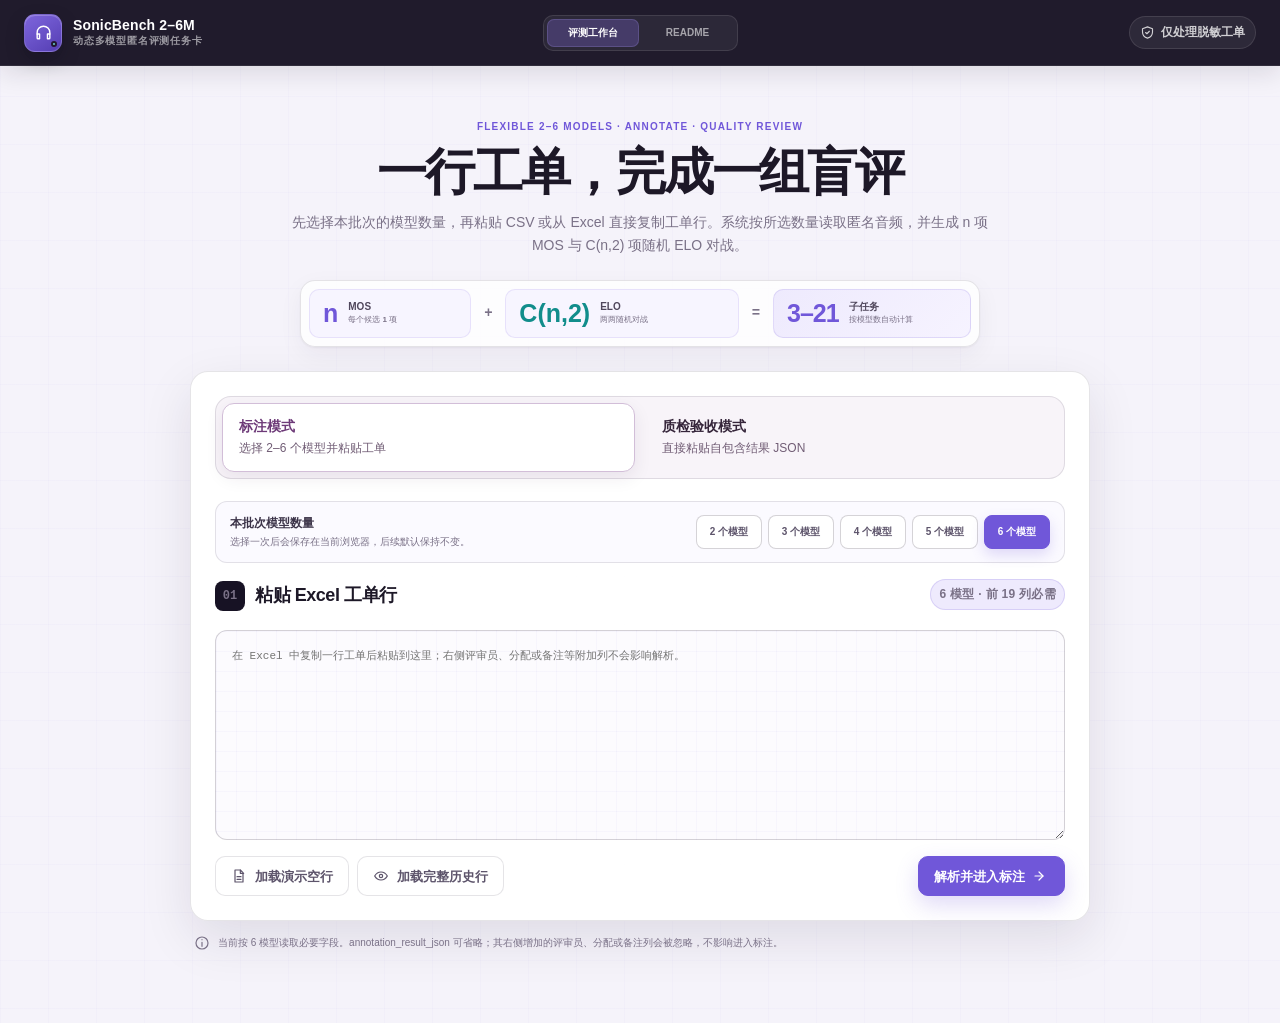
==== commit 2a1b6322: "Add evaluator guide and release timeline" ====
--- a/index.html
+++ b/index.html
@@ -5,7 +5,7 @@
   <meta name="viewport" content="width=device-width, initial-scale=1">
   <meta name="color-scheme" content="light">
   <title>SonicBench Lite · 2–6 模型动态盲评任务卡</title>
-  <link rel="stylesheet" href="styles.css?v=20260823-local-case-history">
+  <link rel="stylesheet" href="styles.css?v=20260823-readme-nav">
 </head>
 <body class="review-body">
   <div id="review-app"></div>
@@ -13,6 +13,6 @@
   <script src="shared-data.js?v=20260822-instruction-options"></script>
   <script src="utils.js"></script>
   <script src="ui.js"></script>
-  <script src="review-tool.js?v=20260823-local-case-history"></script>
+  <script src="review-tool.js?v=20260823-readme-nav"></script>
 </body>
 </html>
--- a/styles.css
+++ b/styles.css
@@ -23,6 +23,12 @@
 .brand-lockup strong,.review-brand strong{font-size:14px;font-weight:730;letter-spacing:0.01em;}
 .brand-lockup small,.review-brand small{color:rgba(255,255,255,0.56);font-size:10px;font-weight:600;letter-spacing:0.08em;text-transform:uppercase;}
 .topbar-context,.topbar-actions{display:flex;align-items:center;gap:10px;color:rgba(255,255,255,0.72);font-size:12px;}
+.review-topbar{display:grid;grid-template-columns:minmax(220px,1fr) auto minmax(220px,1fr);}
+.review-topbar .topbar-actions{justify-self:end;}
+.product-tabs{display:flex;align-items:center;gap:3px;padding:3px;border:1px solid rgba(255,255,255,.1);border-radius:10px;background:rgba(255,255,255,.055);}
+.product-tabs a{min-width:92px;padding:7px 11px;border-radius:7px;color:rgba(255,255,255,.58);font-size:10px;font-weight:700;text-align:center;transition:background 150ms ease,color 150ms ease;}
+.product-tabs a:hover{background:rgba(255,255,255,.08);color:#fff;}
+.product-tabs a.is-active{background:rgba(132,107,231,.28);color:#fff;box-shadow:inset 0 0 0 1px rgba(174,157,240,.22);}
 .autoplay-toggle{display:flex;min-height:36px;align-items:center;gap:8px;padding:5px 8px;border:1px solid rgba(255,255,255,.13);border-radius:10px;background:rgba(255,255,255,.06);color:rgba(255,255,255,.72);cursor:pointer;transition:border-color 150ms ease,background 150ms ease,color 150ms ease;}
 .autoplay-toggle:hover{border-color:rgba(255,255,255,.25);background:rgba(255,255,255,.1);color:var(--white);}
 .autoplay-toggle.is-on{border-color:rgba(105,208,200,.34);background:rgba(105,208,200,.13);color:#a8e7e2;}
@@ -204,6 +210,71 @@
 .validation-list{padding-left:24px;list-style:disc;font-size:10px;line-height:1.55;}
 .import-actions{justify-content:space-between;margin-top:16px;}
 .import-footnote{display:flex;max-width:900px;align-items:flex-start;gap:8px;margin:14px auto 0;padding:0 4px;color:var(--ink-500);font-size:10px;line-height:1.6;}
+.release-timeline{max-width:900px;margin:38px auto 0;padding:22px 24px;border:1px solid var(--line);border-radius:16px;background:rgba(255,255,255,.82);box-shadow:var(--shadow-sm);}
+.release-heading{display:flex;align-items:flex-end;justify-content:space-between;gap:18px;padding-bottom:16px;border-bottom:1px solid var(--line);}
+.release-heading>div{display:grid;gap:3px;}
+.release-heading .eyebrow{color:var(--violet);font-size:9px;}
+.release-heading h2{color:var(--ink-900);font-size:20px;letter-spacing:-.025em;}
+.release-heading p{color:var(--ink-500);font-size:10px;}
+.release-heading>span{flex:0 0 auto;padding:5px 9px;border-radius:999px;background:var(--violet-soft);color:var(--violet-strong);font-size:9px;font-weight:720;}
+.release-list{position:relative;display:grid;gap:9px;margin-top:16px;padding-left:32px;}
+.release-list::before{position:absolute;top:10px;bottom:10px;left:9px;width:1px;content:"";background:linear-gradient(var(--violet),rgba(112,87,217,.12));}
+.release-item{position:relative;list-style:none;}
+.release-node{position:absolute;top:18px;left:-29px;width:13px;height:13px;border:3px solid var(--white);border-radius:50%;background:var(--mist-300);box-shadow:0 0 0 1px rgba(112,87,217,.2);}
+.release-item.is-current .release-node{background:var(--violet);box-shadow:0 0 0 4px rgba(112,87,217,.12);}
+.release-item>article{padding:11px 13px;border:1px solid var(--line);border-radius:11px;background:#fff;}
+.release-item.is-current>article{border-color:rgba(112,87,217,.24);background:linear-gradient(135deg,#fff,var(--violet-pale));box-shadow:0 8px 24px rgba(65,43,134,.08);}
+.release-meta{display:flex;align-items:center;gap:8px;color:var(--ink-500);font:650 9px var(--mono);}
+.release-meta>span{color:var(--violet-strong);font-weight:800;}
+.release-meta em{padding:3px 6px;border-radius:999px;background:var(--violet);color:#fff;font:700 8px var(--font);font-style:normal;}
+.release-content{display:flex;align-items:flex-end;justify-content:space-between;gap:16px;margin-top:6px;}
+.release-content>div{display:grid;min-width:0;gap:6px;}
+.release-content h3{color:var(--ink-800);font-size:12px;}
+.release-content ul{display:flex;flex-wrap:wrap;gap:5px;}
+.release-content li{padding:3px 6px;border-radius:5px;background:#f6f5f8;color:var(--ink-600);font-size:9px;}
+.release-content a{display:flex;flex:0 0 auto;align-items:center;gap:4px;color:var(--ink-500);font:650 9px var(--mono);text-decoration:none;}
+.release-content a:hover{color:var(--violet-strong);}
+.release-source{display:flex;align-items:flex-start;gap:6px;margin:13px 0 0 32px;color:var(--ink-500);font-size:9px;line-height:1.5;}
+/* External README */ .readme-page{width:min(1040px,calc(100% - 48px));margin:0 auto;padding:34px 0 72px;}
+.readme-intro{display:flex;align-items:flex-end;justify-content:space-between;gap:28px;padding:4px 2px 24px;border-bottom:1px solid var(--line);}
+.readme-intro>div{display:grid;gap:7px;}
+.readme-intro .eyebrow{color:var(--violet);font-size:9px;}
+.readme-intro h1{color:var(--ink-900);font-size:32px;letter-spacing:-.035em;}
+.readme-intro p{max-width:700px;margin:0;color:var(--ink-500);font-size:11px;line-height:1.7;}
+.readme-index{display:flex;flex:0 0 auto;flex-wrap:wrap;justify-content:flex-end;gap:6px;}
+.readme-index a{padding:7px 9px;border:1px solid var(--line);border-radius:7px;background:#fff;color:var(--ink-650);font-size:10px;font-weight:680;text-decoration:none;}
+.readme-index a:hover{border-color:rgba(112,87,217,.32);color:var(--violet-strong);}
+.readme-section{margin-top:18px;padding:24px 26px;border:1px solid var(--line);border-radius:14px;background:rgba(255,255,255,.9);box-shadow:var(--shadow-sm);scroll-margin-top:84px;}
+.readme-section-heading{display:grid;gap:4px;margin-bottom:20px;}
+.readme-section-heading .eyebrow{color:var(--violet);font-size:9px;}
+.readme-section-heading h2{font-size:21px;letter-spacing:-.025em;}
+.readme-section-heading p{margin:0;color:var(--ink-500);font-size:10px;line-height:1.6;}
+.readme-flow{display:grid;grid-template-columns:repeat(5,minmax(0,1fr));gap:9px;}
+.readme-flow.flow-four{grid-template-columns:repeat(4,minmax(0,1fr));}
+.readme-flow li{position:relative;display:grid;min-height:116px;align-content:center;gap:6px;padding:15px;border:1px solid var(--line);border-radius:10px;background:#fff;list-style:none;}
+.readme-flow li:not(:last-child)::after{position:absolute;z-index:2;top:50%;right:-8px;width:15px;height:15px;content:"→";transform:translateY(-50%);border-radius:50%;background:var(--mist-100);color:var(--violet);font:700 10px/15px var(--mono);text-align:center;}
+.readme-flow span{color:var(--violet);font:750 10px var(--mono);}
+.readme-flow strong{color:var(--ink-800);font-size:12px;}
+.readme-flow small{color:var(--ink-500);font-size:9px;line-height:1.55;}
+.role-guide{display:grid;gap:10px;}
+.role-guide article{display:grid;grid-template-columns:230px minmax(0,1fr);gap:22px;padding:17px 18px;border:1px solid var(--line);border-radius:10px;background:#fff;}
+.role-guide article>header{display:flex;align-items:flex-start;gap:11px;}
+.role-guide article>header>span{display:grid;flex:0 0 auto;width:28px;height:28px;place-items:center;border-radius:7px;background:var(--violet-soft);color:var(--violet-strong);font:750 9px var(--mono);}
+.role-guide article>header>div{display:grid;gap:3px;}
+.role-guide h3{color:var(--ink-800);font-size:14px;}
+.role-guide header p{margin:0;color:var(--ink-500);font-size:9px;}
+.role-guide ol{display:grid;gap:6px;padding-left:19px;color:var(--ink-650);font-size:10px;line-height:1.55;}
+.role-guide li::marker{color:var(--violet);font:700 9px var(--mono);}
+.readme-table-wrap{overflow-x:auto;border:1px solid var(--line);border-radius:10px;background:#fff;}
+.readme-table{width:100%;border-collapse:collapse;font-size:10px;line-height:1.55;}
+.readme-table th,.readme-table td{padding:11px 13px;border-bottom:1px solid var(--line);text-align:left;vertical-align:top;}
+.readme-table tr:last-child th,.readme-table tr:last-child td{border-bottom:0;}
+.readme-table thead th{background:#f8f7fa;color:var(--ink-700);font-size:9px;letter-spacing:.04em;}
+.readme-table tbody th{width:130px;color:var(--ink-800);font-weight:720;white-space:nowrap;}
+.readme-table tbody td{color:var(--ink-600);}
+.readme-note{margin:12px 2px 0;color:var(--ink-500);font-size:9px;line-height:1.6;}
+.readme-note strong{color:var(--ink-700);}
+.readme-page>.release-timeline{max-width:none;margin-top:22px;scroll-margin-top:84px;}
 /* Review workspace and ten-beat task rail */ .review-workspace{width:min(var(--page),calc(100% - 48px));margin:0 auto;padding:25px 0 58px;}
 .workspace-header{margin-bottom:18px;}
 .case-header{display:flex;align-items:flex-end;justify-content:space-between;gap:20px;margin-bottom:14px;}
@@ -407,8 +478,11 @@
 .dimension-row{grid-template-columns:1fr;gap:8px;}
 .comparison-grid{grid-template-columns:1fr;}
 .versus-mark{margin:-2px auto;}
+.role-guide article{grid-template-columns:200px minmax(0,1fr);}
 }
 @media (max-width:820px){.admin-topbar,.review-topbar,.topbar{position:relative;min-height:60px;padding:0 16px;}
+.review-topbar{grid-template-columns:auto 1fr auto;gap:10px;}
+.product-tabs{justify-self:center;}
 .topbar-context > span:not(.status-pill),.privacy-chip{display:none;}
 .admin-main,.review-workspace,.review-import,.result-page{width:min(100% - 28px,var(--page));}
 .admin-main{padding-top:14px;}
@@ -427,6 +501,13 @@
 .mapping-vault{grid-template-columns:auto 1fr;}
 .mapping-vault > .button{grid-column:1 / -1;width:100%;}
 .review-import,.result-page{padding-top:36px;}
+.readme-page{width:min(100% - 28px,1040px);padding-top:24px;}
+.readme-intro{align-items:flex-start;flex-direction:column;gap:15px;}
+.readme-index{justify-content:flex-start;}
+.readme-flow{grid-template-columns:1fr;}
+.readme-flow li{min-height:auto;}
+.readme-flow li:not(:last-child)::after{top:auto;right:50%;bottom:-8px;content:"↓";transform:translateX(50%);}
+.role-guide article{grid-template-columns:1fr;gap:13px;}
 .import-hero h1{font-size:36px;}
 .import-task-summary{width:min(520px,100%);grid-template-columns:minmax(0,1fr) minmax(0,1.25fr);gap:7px;}
 .import-task-summary>i{display:none;}
@@ -465,7 +546,15 @@
 .result-actions,.result-actions .button{width:100%;}
 }
 @media (max-width:540px){.brand-lockup small,.review-brand small,.topbar-actions .button,.autoplay-toggle-copy{display:none;}
+.review-topbar .review-brand>span:last-child{display:none;}
+.product-tabs a{min-width:76px;padding:7px 8px;}
 .admin-main,.review-workspace,.review-import,.result-page{width:min(100% - 20px,var(--page));}
+.readme-page{width:min(100% - 20px,1040px);padding-top:18px;}
+.readme-intro h1{font-size:27px;}
+.readme-index{display:grid;width:100%;grid-template-columns:repeat(2,minmax(0,1fr));}
+.readme-index a{text-align:center;}
+.readme-section{padding:21px 17px;}
+.readme-table{min-width:620px;}
 .admin-hero{padding:23px 18px;}
 .task-formula{display:grid;grid-template-columns:1fr;gap:6px;}
 .task-formula .formula-plus,.task-formula .formula-equals,.task-formula>i{display:none;}
@@ -478,6 +567,15 @@
 .task-summary-total{grid-column:auto;}
 .task-summary-item{padding:9px 11px;}
 .task-summary-item>b{font-size:22px;}
+.release-timeline{margin-top:28px;padding:18px 15px;}
+.release-heading{align-items:flex-start;flex-direction:column;}
+.release-heading h2{font-size:18px;}
+.release-list{padding-left:26px;}
+.release-list::before{left:7px;}
+.release-node{left:-25px;}
+.release-content{align-items:flex-start;flex-direction:column;gap:9px;}
+.release-content a{align-self:flex-end;}
+.release-source{margin-left:26px;}
 .raw-textarea,.paste-area{min-height:180px;}
 .risk-row{grid-template-columns:1fr;}
 .task-rail{grid-template-columns:1fr;}
